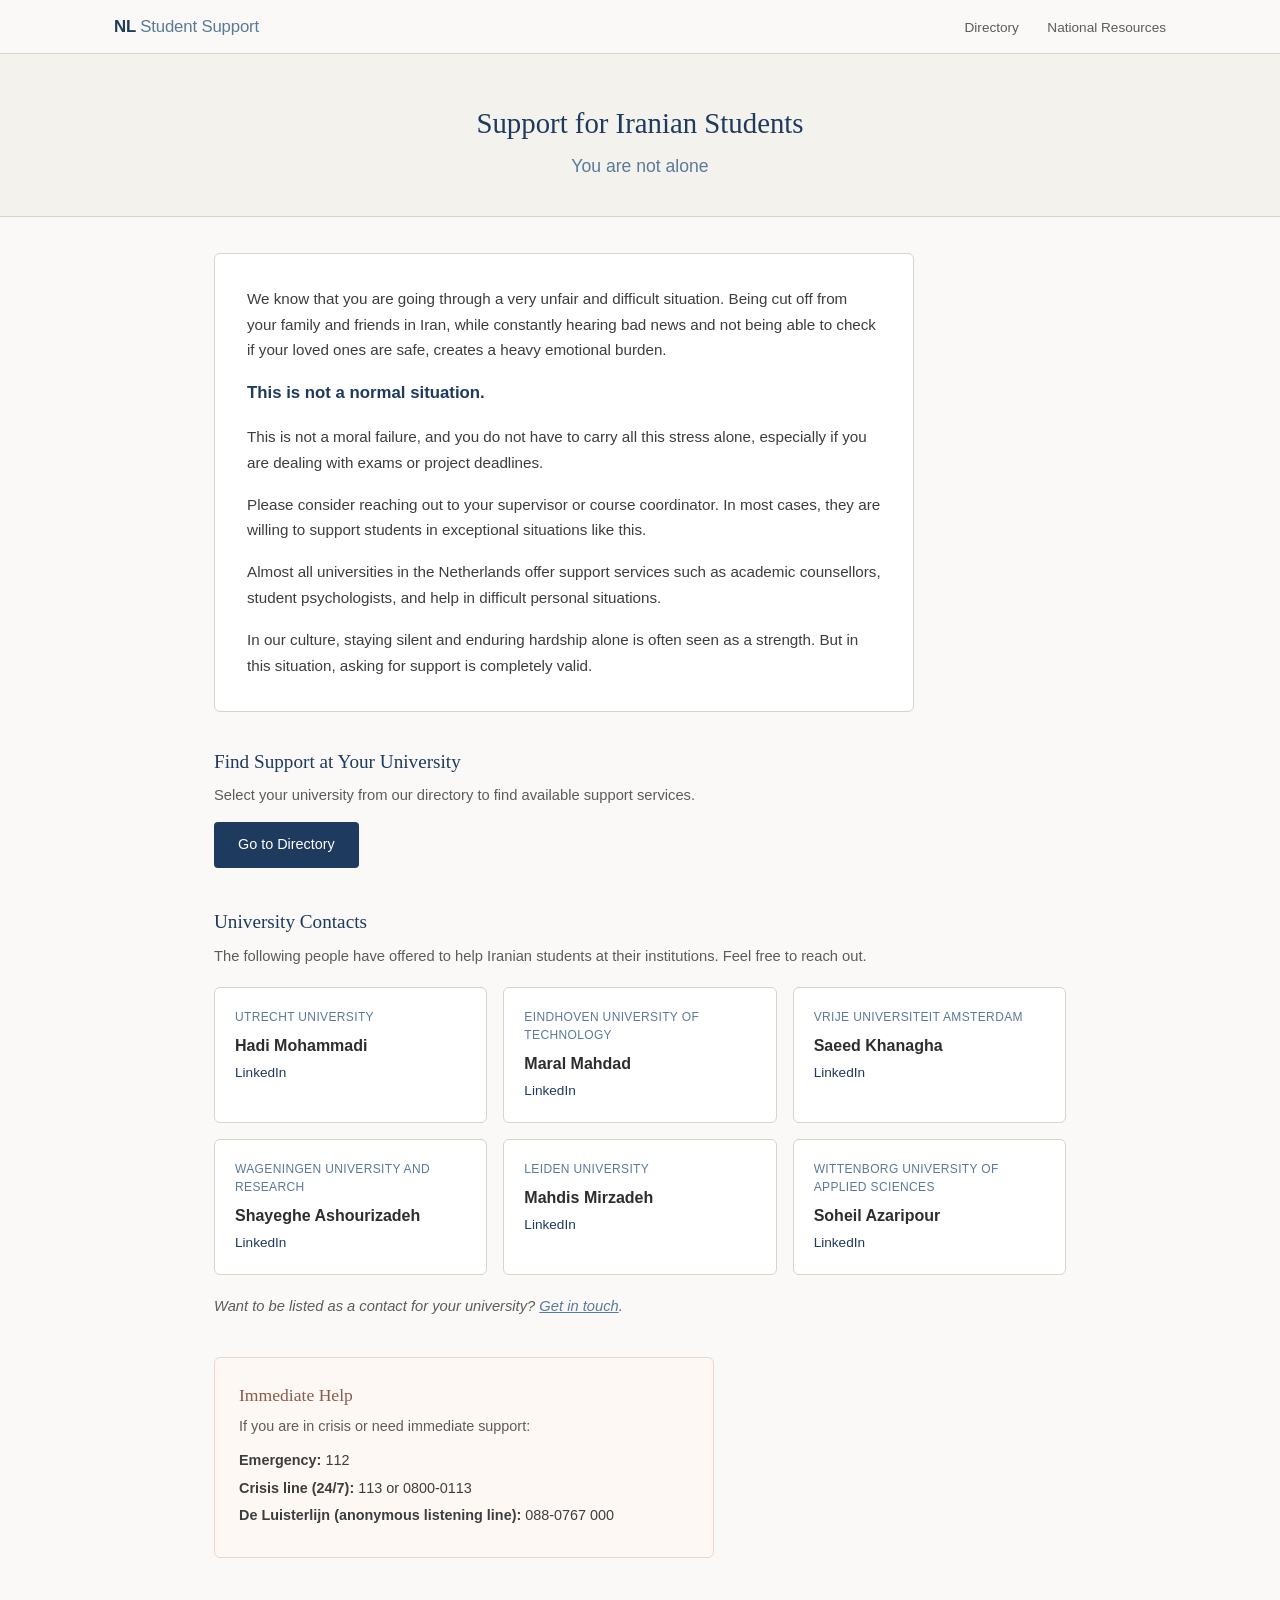
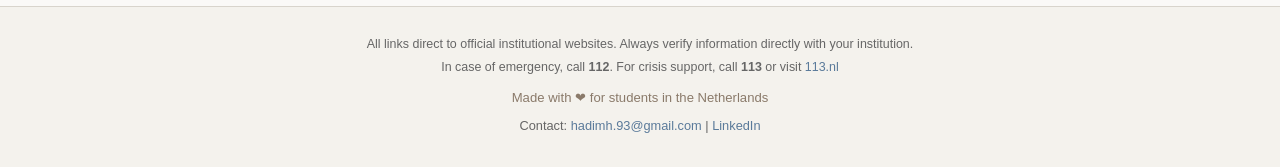
==== iran-support/index.html @ 1b323723 "Add contact" ====
<!DOCTYPE html>
<html lang="en">
<head>
  <meta charset="UTF-8">
  <meta name="viewport" content="width=device-width, initial-scale=1.0">
  <meta name="description" content="Support resources for Iranian students in the Netherlands. You are not alone.">
  <title>Support for Iranian Students - NL Student Support</title>
  <link rel="stylesheet" href="../css/style.css">
</head>
<body>
  <header>
    <div class="container">
      <a href="/" class="logo">NL <span>Student Support</span></a>
      <nav>
        <a href="/#directory">Directory</a>
        <a href="/#national-resources">National Resources</a>
      </nav>
    </div>
  </header>

  <main>
    <section class="support-hero">
      <div class="container">
        <h1>Support for Iranian Students</h1>
        <p class="subtitle">You are not alone</p>
      </div>
    </section>

    <section class="support-content">
      <div class="container">
        <div class="message-card">
          <p>We know that you are going through a very unfair and difficult situation. Being cut off from your family and friends in Iran, while constantly hearing bad news and not being able to check if your loved ones are safe, creates a heavy emotional burden.</p>

          <p class="highlight">This is not a normal situation.</p>

          <p>This is not a moral failure, and you do not have to carry all this stress alone, especially if you are dealing with exams or project deadlines.</p>

          <p>Please consider reaching out to your supervisor or course coordinator. In most cases, they are willing to support students in exceptional situations like this.</p>

          <p>Almost all universities in the Netherlands offer support services such as academic counsellors, student psychologists, and help in difficult personal situations.</p>

          <p>In our culture, staying silent and enduring hardship alone is often seen as a strength. But in this situation, asking for support is completely valid.</p>
        </div>

        <div class="action-section">
          <h2>Find Support at Your University</h2>
          <p>Select your university from our directory to find available support services.</p>
          <a href="/#directory" class="action-button">Go to Directory</a>
        </div>

        <div class="contacts-section">
          <h2>University Contacts</h2>
          <p>The following people have offered to help Iranian students at their institutions. Feel free to reach out.</p>

          <div class="contacts-grid">
            <!-- Contact cards will be added here -->
            <div class="contact-card">
              <div class="contact-university">Utrecht University</div>
              <div class="contact-name">Hadi Mohammadi</div>
              <div class="contact-links">
                <a href="https://www.linkedin.com/in/mohammadi-hadi/" target="_blank" rel="noopener noreferrer">LinkedIn</a>
              </div>
            </div>

            <div class="contact-card">
              <div class="contact-university">Eindhoven University of Technology</div>
              <div class="contact-name">Maral Mahdad</div>
              <div class="contact-links">
                <a href="https://www.linkedin.com/in/maral-mahdad/" target="_blank" rel="noopener noreferrer">LinkedIn</a>
              </div>
            </div>

            <div class="contact-card">
              <div class="contact-university">Vrije Universiteit Amsterdam</div>
              <div class="contact-name">Saeed Khanagha</div>
              <div class="contact-links">
                <a href="https://www.linkedin.com/in/saeedkhanagha/" target="_blank" rel="noopener noreferrer">LinkedIn</a>
              </div>
            </div>

            <div class="contact-card">
              <div class="contact-university">Wageningen University and Research</div>
              <div class="contact-name">Shayeghe Ashourizadeh</div>
              <div class="contact-links">
                <a href="https://www.linkedin.com/in/shayeghehashouri/" target="_blank" rel="noopener noreferrer">LinkedIn</a>
              </div>
            </div>

            <div class="contact-card">
              <div class="contact-university">Leiden University</div>
              <div class="contact-name">Mahdis Mirzadeh</div>
              <div class="contact-links">
                <a href="https://www.linkedin.com/in/mahdis-mirzadeh/" target="_blank" rel="noopener noreferrer">LinkedIn</a>
              </div>
            </div>

            <div class="contact-card">
              <div class="contact-university">Wittenborg University of Applied Sciences</div>
              <div class="contact-name">Soheil Azaripour</div>
              <div class="contact-links">
                <a href="https://www.linkedin.com/in/soheil-azaripour/" target="_blank" rel="noopener noreferrer">LinkedIn</a>
              </div>
            </div>

            <!-- Add more contacts here -->
          </div>

          <p class="contacts-note">Want to be listed as a contact for your university? <a href="https://www.linkedin.com/in/mohammadi-hadi/" target="_blank" rel="noopener noreferrer">Get in touch</a>.</p>
        </div>

        <div class="crisis-section">
          <h2>Immediate Help</h2>
          <p>If you are in crisis or need immediate support:</p>
          <ul>
            <li><strong>Emergency:</strong> 112</li>
            <li><strong>Crisis line (24/7):</strong> 113 or 0800-0113</li>
            <li><strong>De Luisterlijn (anonymous listening line):</strong> 088-0767 000</li>
          </ul>
        </div>
      </div>
    </section>
  </main>

  <footer>
    <div class="container">
      <p>All links direct to official institutional websites. Always verify information directly with your institution.</p>
      <p>In case of emergency, call <strong>112</strong>. For crisis support, call <strong>113</strong> or visit <a href="https://www.113.nl" target="_blank" rel="noopener noreferrer">113.nl</a></p>
      <p class="footer-heart">Made with &#10084; for students in the Netherlands</p>
      <p class="footer-contact">Contact: <a href="mailto:hadimh.93@gmail.com">hadimh.93@gmail.com</a> | <a href="https://www.linkedin.com/in/mohammadi-hadi/" target="_blank" rel="noopener noreferrer">LinkedIn</a></p>
    </div>
  </footer>
</body>
</html>
---- css/style.css ----
* {
  margin: 0;
  padding: 0;
  box-sizing: border-box;
}

html {
  scroll-behavior: smooth;
}

body {
  font-family: -apple-system, BlinkMacSystemFont, "Segoe UI", Roboto, sans-serif;
  line-height: 1.5;
  color: #2d2d2d;
  background: #faf9f7;
}

/* Alert Banner */
.alert-banner {
  background: #f8f4e8;
  border-bottom: 1px solid #d4c9a8;
  padding: 12px 24px;
  display: flex;
  align-items: center;
  justify-content: center;
  gap: 16px;
  position: relative;
}

.alert-banner.hidden {
  display: none;
}

.alert-content {
  font-size: 0.88rem;
  color: #4a4535;
  max-width: 900px;
  line-height: 1.6;
}

.alert-content strong {
  color: #5a4a2a;
}

.alert-content a {
  color: #1e3a5f;
  font-weight: 500;
  margin-left: 4px;
}

.alert-content a:hover {
  text-decoration: none;
}

.alert-close {
  background: none;
  border: none;
  font-size: 1.4rem;
  color: #8a7a5a;
  cursor: pointer;
  padding: 4px 8px;
  line-height: 1;
  position: absolute;
  right: 16px;
  top: 50%;
  transform: translateY(-50%);
}

.alert-close:hover {
  color: #5a4a2a;
}

@media (max-width: 600px) {
  .alert-banner {
    padding: 12px 48px 12px 16px;
  }

  .alert-content {
    font-size: 0.82rem;
  }
}

.container {
  max-width: 900px;
  margin: 0 auto;
  padding: 0 24px;
}

.container-wide {
  max-width: 1100px;
  margin: 0 auto;
  padding: 0 24px;
}

/* Header */
header {
  border-bottom: 1px solid #d8d4cc;
  padding: 14px 0;
  position: sticky;
  top: 0;
  background: #faf9f7;
  z-index: 100;
}

header .container {
  display: flex;
  justify-content: space-between;
  align-items: center;
  max-width: 1100px;
}

.logo {
  font-size: 1.05rem;
  font-weight: 600;
  color: #1e3a5f;
  text-decoration: none;
  letter-spacing: -0.01em;
}

.logo span {
  color: #5a7a9a;
  font-weight: 400;
}

nav a {
  color: #5c5c5c;
  text-decoration: none;
  margin-left: 24px;
  font-size: 0.85rem;
  transition: color 0.2s;
}

nav a:hover {
  color: #1e3a5f;
}

/* Hero */
.hero {
  padding: 36px 0 28px;
  text-align: center;
  background: #f4f2ed;
  border-bottom: 1px solid #d8d4cc;
}

.hero h1 {
  font-family: "Palatino Linotype", Palatino, Georgia, serif;
  font-size: 1.65rem;
  font-weight: 400;
  margin-bottom: 8px;
  color: #1e3a5f;
}

.hero p {
  color: #5c5c5c;
  max-width: 460px;
  margin: 0 auto;
  font-size: 0.92rem;
}

/* Tabs */
.tabs-container {
  background: #f4f2ed;
  border-bottom: 1px solid #d8d4cc;
  padding: 0;
}

.tabs {
  display: flex;
  gap: 0;
}

.tab-btn {
  padding: 14px 24px;
  font-size: 0.9rem;
  font-weight: 500;
  color: #666;
  background: transparent;
  border: none;
  border-bottom: 2px solid transparent;
  cursor: pointer;
  transition: all 0.2s;
}

.tab-btn:hover {
  color: #1e3a5f;
  background: rgba(30, 58, 95, 0.05);
}

.tab-btn.active {
  color: #1e3a5f;
  border-bottom-color: #1e3a5f;
  background: transparent;
}

.tab-content {
  display: none;
}

.tab-content.active {
  display: block;
}

/* Directory Section */
.directory-section {
  padding: 28px 0;
}

.directory-header {
  display: flex;
  justify-content: space-between;
  align-items: center;
  margin-bottom: 20px;
  flex-wrap: wrap;
  gap: 12px;
}

.search-box {
  flex: 1;
  max-width: 320px;
}

#institution-search {
  width: 100%;
  padding: 10px 14px;
  font-size: 0.9rem;
  border: 1px solid #c5c0b6;
  border-radius: 3px;
  background: #fff;
  color: #2d2d2d;
}

#institution-search:focus {
  outline: none;
  border-color: #1e3a5f;
  box-shadow: 0 0 0 2px rgba(30, 58, 95, 0.1);
}

#institution-search::placeholder {
  color: #999;
}

.results-count {
  font-size: 0.82rem;
  color: #777;
}

/* Directory Layout */
.directory-layout {
  display: flex;
  gap: 28px;
  align-items: flex-start;
}

/* Filters Sidebar */
.filters-sidebar {
  width: 220px;
  flex-shrink: 0;
  background: #fff;
  border: 1px solid #e5e2db;
  border-radius: 4px;
  padding: 20px;
  position: sticky;
  top: 70px;
}

.filter-group {
  margin-bottom: 24px;
}

.filter-group:last-of-type {
  margin-bottom: 20px;
}

.filter-group h3 {
  font-size: 0.72rem;
  font-weight: 600;
  color: #1e3a5f;
  text-transform: uppercase;
  letter-spacing: 0.06em;
  margin-bottom: 12px;
  padding-bottom: 8px;
  border-bottom: 1px solid #eee;
}

.filter-checkbox {
  display: flex;
  align-items: center;
  padding: 6px 0;
  cursor: pointer;
  font-size: 0.85rem;
  color: #444;
}

.filter-checkbox input {
  position: absolute;
  opacity: 0;
  cursor: pointer;
}

.checkmark {
  width: 16px;
  height: 16px;
  border: 1px solid #c5c0b6;
  border-radius: 3px;
  margin-right: 10px;
  flex-shrink: 0;
  display: flex;
  align-items: center;
  justify-content: center;
  background: #fff;
  transition: all 0.15s;
}

.filter-checkbox input:checked ~ .checkmark {
  background: #1e3a5f;
  border-color: #1e3a5f;
}

.filter-checkbox input:checked ~ .checkmark::after {
  content: "";
  width: 4px;
  height: 8px;
  border: solid #fff;
  border-width: 0 2px 2px 0;
  transform: rotate(45deg);
  margin-bottom: 2px;
}

.filter-checkbox:hover .checkmark {
  border-color: #1e3a5f;
}

.label-text {
  flex: 1;
}

.filter-count {
  font-size: 0.75rem;
  color: #999;
  margin-left: 6px;
}

.clear-filters {
  width: 100%;
  padding: 8px 12px;
  font-size: 0.8rem;
  color: #666;
  background: #f5f4f2;
  border: 1px solid #ddd;
  border-radius: 3px;
  cursor: pointer;
  transition: all 0.15s;
}

.clear-filters:hover {
  background: #eee;
  color: #333;
}

/* Results Container */
.results-container {
  flex: 1;
  min-width: 0;
}

.mobile-filter-btn {
  display: none;
  width: 100%;
  padding: 10px;
  margin-bottom: 16px;
  font-size: 0.85rem;
  color: #1e3a5f;
  background: #fff;
  border: 1px solid #d8d4cc;
  border-radius: 3px;
  cursor: pointer;
}

/* Institution List */
.institution-list {
  display: flex;
  flex-direction: column;
  gap: 8px;
}

.institution-item {
  display: flex;
  justify-content: space-between;
  align-items: center;
  padding: 14px 16px;
  background: #fff;
  border: 1px solid #e5e2db;
  border-radius: 4px;
  cursor: pointer;
  transition: all 0.15s;
}

.institution-item:hover {
  border-color: #1e3a5f;
  box-shadow: 0 2px 6px rgba(30, 58, 95, 0.06);
}

.institution-item.selected {
  border-color: #1e3a5f;
  border-left: 3px solid #1e3a5f;
  background: #f8f7f5;
}

.inst-info {
  display: flex;
  align-items: center;
  gap: 12px;
  flex: 1;
  min-width: 0;
}

.inst-badge {
  min-width: 52px;
  height: 36px;
  display: flex;
  align-items: center;
  justify-content: center;
  background: linear-gradient(135deg, #1e3a5f 0%, #2d4a6f 100%);
  color: #fff;
  font-size: 0.7rem;
  font-weight: 600;
  letter-spacing: 0.02em;
  border-radius: 4px;
  flex-shrink: 0;
  padding: 0 6px;
}

.institution-item.type-applied .inst-badge {
  background: linear-gradient(135deg, #4a6741 0%, #5a7751 100%);
}

.institution-item.type-arts .inst-badge {
  background: linear-gradient(135deg, #6b4c7a 0%, #7b5c8a 100%);
}

.institution-item.type-specialized .inst-badge {
  background: linear-gradient(135deg, #7a5c41 0%, #8a6c51 100%);
}

.inst-name {
  font-weight: 500;
  color: #2d2d2d;
  font-size: 0.92rem;
}

.inst-short {
  display: none;
}

.inst-type {
  font-size: 0.7rem;
  color: #999;
  background: #f0efed;
  padding: 3px 8px;
  border-radius: 3px;
  flex-shrink: 0;
}

.inst-arrow {
  color: #bbb;
  font-size: 1rem;
  margin-left: 12px;
  transition: all 0.15s;
}

.institution-item:hover .inst-arrow {
  color: #1e3a5f;
  transform: translateX(2px);
}

/* No Results */
.no-results {
  padding: 40px 20px;
  text-align: center;
  color: #888;
  font-size: 0.92rem;
}

/* Services Section */
.services-section {
  padding: 28px 0 36px;
  display: none;
  background: #f4f2ed;
  border-top: 1px solid #d8d4cc;
}

.services-section.active {
  display: block;
}

.services-header {
  display: flex;
  justify-content: space-between;
  align-items: flex-start;
  margin-bottom: 20px;
  flex-wrap: wrap;
  gap: 12px;
}

.services-info {
  flex: 1;
}

.services-type {
  font-size: 0.7rem;
  font-weight: 600;
  color: #5a7a9a;
  text-transform: uppercase;
  letter-spacing: 0.05em;
  margin-bottom: 4px;
}

.services-header h2 {
  font-family: "Palatino Linotype", Palatino, Georgia, serif;
  font-size: 1.2rem;
  font-weight: 500;
  color: #1e3a5f;
  margin-bottom: 4px;
}

.services-header p {
  font-size: 0.85rem;
  color: #666;
}

.website-link {
  color: #5a7a9a;
  text-decoration: none;
  font-size: 0.8rem;
  padding: 6px 12px;
  border: 1px solid #d8d4cc;
  border-radius: 3px;
  background: #fff;
  transition: all 0.15s;
}

.website-link:hover {
  color: #1e3a5f;
  border-color: #1e3a5f;
}

/* Contact Person Card */
.contact-person-card {
  background: #fff;
  border: 1px solid #d8d4cc;
  border-left: 3px solid #1e3a5f;
  border-radius: 4px;
  padding: 16px 20px;
  margin-bottom: 20px;
}

.contact-person-header {
  font-size: 0.7rem;
  font-weight: 600;
  color: #5a7a9a;
  text-transform: uppercase;
  letter-spacing: 0.05em;
  margin-bottom: 8px;
}

.contact-person-name {
  font-size: 1rem;
  font-weight: 600;
  color: #1e3a5f;
  margin-bottom: 2px;
}

.contact-person-role {
  font-size: 0.85rem;
  color: #666;
  margin-bottom: 10px;
}

.contact-person-email,
.contact-person-phone {
  font-size: 0.85rem;
  margin-bottom: 4px;
}

.contact-person-email a,
.contact-person-phone a {
  color: #5a7a9a;
  text-decoration: none;
}

.contact-person-email a:hover,
.contact-person-phone a:hover {
  color: #1e3a5f;
  text-decoration: underline;
}

.service-grid {
  display: grid;
  grid-template-columns: repeat(2, 1fr);
  gap: 12px;
}

@media (max-width: 600px) {
  .service-grid {
    grid-template-columns: 1fr;
  }
}

.service-card {
  background: #fff;
  border: 1px solid #d8d4cc;
  border-radius: 4px;
  padding: 16px;
  cursor: pointer;
  transition: all 0.15s;
}

.service-card:hover {
  border-color: #1e3a5f;
  box-shadow: 0 2px 6px rgba(30, 58, 95, 0.06);
}

.service-card.unavailable {
  opacity: 0.4;
  cursor: not-allowed;
}

.service-card.unavailable:hover {
  border-color: #d8d4cc;
  box-shadow: none;
}

.service-card .icon {
  font-size: 0.65rem;
  margin-bottom: 6px;
  color: #1e3a5f;
  font-weight: 600;
  text-transform: uppercase;
  letter-spacing: 0.05em;
}

.service-card h3 {
  font-size: 0.9rem;
  font-weight: 500;
  margin-bottom: 4px;
  color: #2d2d2d;
}

.service-card p {
  font-size: 0.78rem;
  color: #666;
  line-height: 1.4;
}

/* Service Detail */
.service-detail {
  display: none;
  padding: 28px 0 36px;
  background: #f4f2ed;
}

.service-detail.active {
  display: block;
}

.back-button {
  color: #5a7a9a;
  font-size: 0.85rem;
  margin-bottom: 16px;
  cursor: pointer;
  background: none;
  border: none;
  padding: 0;
  transition: color 0.2s;
}

.back-button:hover {
  color: #1e3a5f;
}

.detail-card {
  background: #fff;
  border: 1px solid #d8d4cc;
  border-radius: 4px;
  padding: 24px;
}

.detail-card h2 {
  font-family: "Palatino Linotype", Palatino, Georgia, serif;
  font-size: 1.15rem;
  font-weight: 500;
  margin-bottom: 6px;
  color: #1e3a5f;
}

.detail-card .description {
  color: #555;
  margin-bottom: 20px;
  line-height: 1.6;
}

.detail-card .info-row {
  display: flex;
  margin-bottom: 10px;
  font-size: 0.85rem;
}

.detail-card .info-label {
  font-weight: 500;
  min-width: 80px;
  color: #666;
}

.detail-card .info-value a {
  color: #5a7a9a;
  text-decoration: none;
  word-break: break-all;
}

.detail-card .info-value a:hover {
  color: #1e3a5f;
  text-decoration: underline;
}

.visit-button {
  display: inline-block;
  margin-top: 20px;
  padding: 10px 20px;
  background: #1e3a5f;
  color: #fff;
  text-decoration: none;
  border-radius: 3px;
  font-size: 0.85rem;
  font-weight: 500;
  transition: background 0.2s;
}

.visit-button:hover {
  background: #2a4a73;
}

.badge {
  display: inline-block;
  padding: 3px 8px;
  font-size: 0.65rem;
  font-weight: 500;
  border-radius: 2px;
  margin-left: 8px;
  text-transform: uppercase;
  letter-spacing: 0.03em;
  vertical-align: middle;
}

.badge-free {
  background: #e8f0e8;
  color: #3d6b3d;
}

/* National Resources */
.national-resources {
  padding: 40px 0;
  background: #fff;
  border-top: 1px solid #d8d4cc;
}

.national-resources h2 {
  font-family: "Palatino Linotype", Palatino, Georgia, serif;
  font-size: 1.1rem;
  font-weight: 500;
  margin-bottom: 4px;
  text-align: center;
  color: #1e3a5f;
}

.national-resources > .container > p {
  text-align: center;
  color: #666;
  margin-bottom: 24px;
  font-size: 0.88rem;
}

.resources-grid {
  display: grid;
  grid-template-columns: repeat(2, 1fr);
  gap: 12px;
}

@media (max-width: 600px) {
  .resources-grid {
    grid-template-columns: 1fr;
  }
}

.resource-card {
  background: #faf9f7;
  border: 1px solid #e5e2db;
  border-radius: 4px;
  padding: 16px;
}

.resource-card.emergency {
  border-left: 3px solid #9b3c3c;
  background: #fdfbfb;
}

.resource-card.crisis {
  border-left: 3px solid #8b6914;
  background: #fdfcf8;
}

.resource-card h3 {
  font-size: 0.88rem;
  font-weight: 500;
  margin-bottom: 4px;
  color: #2d2d2d;
}

.resource-card .phone {
  font-size: 1.05rem;
  font-weight: 600;
  color: #1e3a5f;
  margin-bottom: 4px;
}

.resource-card p {
  font-size: 0.78rem;
  color: #666;
  margin-bottom: 8px;
  line-height: 1.4;
}

.resource-card a {
  color: #5a7a9a;
  text-decoration: none;
  font-size: 0.78rem;
}

.resource-card a:hover {
  color: #1e3a5f;
  text-decoration: underline;
}

/* Footer */
footer {
  border-top: 1px solid #d8d4cc;
  padding: 28px 0;
  text-align: center;
  background: #f4f2ed;
}

footer p {
  color: #666;
  font-size: 0.78rem;
  margin-bottom: 4px;
}

footer a {
  color: #5a7a9a;
  text-decoration: none;
}

footer a:hover {
  color: #1e3a5f;
  text-decoration: underline;
}

.footer-heart {
  margin-top: 12px;
  color: #8a7a6a;
  font-size: 0.82rem;
}

.footer-contact {
  margin-top: 8px;
  font-size: 0.8rem;
}

/* Responsive */
@media (max-width: 800px) {
  .directory-layout {
    flex-direction: column;
  }

  .filters-sidebar {
    display: none;
    width: 100%;
    position: static;
    margin-bottom: 20px;
  }

  .filters-sidebar.active {
    display: block;
  }

  .mobile-filter-btn {
    display: block;
  }
}

@media (max-width: 600px) {
  .hero h1 {
    font-size: 1.35rem;
  }

  .hero p {
    font-size: 0.88rem;
  }

  header .container {
    flex-direction: column;
    gap: 10px;
  }

  nav {
    display: flex;
    gap: 16px;
  }

  nav a {
    margin-left: 0;
  }

  .directory-header {
    flex-direction: column;
    align-items: stretch;
  }

  .search-box {
    max-width: none;
  }

  .services-header {
    flex-direction: column;
  }

  .detail-card .info-row {
    flex-direction: column;
  }

  .detail-card .info-label {
    margin-bottom: 2px;
  }
}

/* Accessibility */
*:focus-visible {
  outline: 2px solid #1e3a5f;
  outline-offset: 2px;
}

/* Iran Support Page */
.support-hero {
  padding: 48px 0 36px;
  text-align: center;
  background: #f4f2ed;
  border-bottom: 1px solid #d8d4cc;
}

.support-hero h1 {
  font-family: "Palatino Linotype", Palatino, Georgia, serif;
  font-size: 1.8rem;
  font-weight: 400;
  color: #1e3a5f;
  margin-bottom: 8px;
}

.support-hero .subtitle {
  font-size: 1.1rem;
  color: #5a7a9a;
}

.support-content {
  padding: 36px 0 48px;
}

.message-card {
  background: #fff;
  border: 1px solid #d8d4cc;
  border-radius: 6px;
  padding: 32px;
  margin-bottom: 36px;
  max-width: 700px;
}

.message-card p {
  color: #3d3d3d;
  line-height: 1.7;
  margin-bottom: 16px;
  font-size: 0.95rem;
}

.message-card p:last-child {
  margin-bottom: 0;
}

.message-card .highlight {
  font-weight: 600;
  color: #1e3a5f;
  font-size: 1.05rem;
}

.action-section {
  margin-bottom: 40px;
}

.action-section h2 {
  font-family: "Palatino Linotype", Palatino, Georgia, serif;
  font-size: 1.2rem;
  font-weight: 500;
  color: #1e3a5f;
  margin-bottom: 8px;
}

.action-section p {
  color: #5c5c5c;
  margin-bottom: 16px;
  font-size: 0.92rem;
}

.action-button {
  display: inline-block;
  background: #1e3a5f;
  color: #fff;
  padding: 12px 24px;
  border-radius: 4px;
  text-decoration: none;
  font-size: 0.9rem;
  font-weight: 500;
  transition: background 0.2s;
}

.action-button:hover {
  background: #2d4a6f;
}

.contacts-section {
  margin-bottom: 40px;
}

.contacts-section h2 {
  font-family: "Palatino Linotype", Palatino, Georgia, serif;
  font-size: 1.2rem;
  font-weight: 500;
  color: #1e3a5f;
  margin-bottom: 8px;
}

.contacts-section > p {
  color: #5c5c5c;
  margin-bottom: 20px;
  font-size: 0.92rem;
}

.contacts-grid {
  display: grid;
  grid-template-columns: repeat(auto-fill, minmax(240px, 1fr));
  gap: 16px;
  margin-bottom: 20px;
}

.contact-card {
  background: #fff;
  border: 1px solid #d8d4cc;
  border-radius: 6px;
  padding: 20px;
}

.contact-university {
  font-size: 0.75rem;
  color: #5a7a9a;
  text-transform: uppercase;
  letter-spacing: 0.03em;
  margin-bottom: 8px;
}

.contact-name {
  font-weight: 600;
  color: #2d2d2d;
  font-size: 1rem;
  margin-bottom: 2px;
}

.contact-role {
  font-size: 0.85rem;
  color: #666;
  margin-bottom: 12px;
}

.contact-links a {
  font-size: 0.85rem;
  color: #1e3a5f;
  text-decoration: none;
}

.contact-links a:hover {
  text-decoration: underline;
}

.contacts-note {
  font-size: 0.85rem;
  color: #888;
  font-style: italic;
}

.contacts-note a {
  color: #5a7a9a;
}

.crisis-section {
  background: #fef8f5;
  border: 1px solid #e8d8d0;
  border-radius: 6px;
  padding: 24px;
  max-width: 500px;
}

.crisis-section h2 {
  font-family: "Palatino Linotype", Palatino, Georgia, serif;
  font-size: 1.1rem;
  font-weight: 500;
  color: #8a5a4a;
  margin-bottom: 8px;
}

.crisis-section p {
  color: #5c5c5c;
  font-size: 0.9rem;
  margin-bottom: 12px;
}

.crisis-section ul {
  list-style: none;
}

.crisis-section li {
  font-size: 0.9rem;
  color: #3d3d3d;
  margin-bottom: 6px;
}

@media (max-width: 600px) {
  .support-hero {
    padding: 36px 0 28px;
  }

  .support-hero h1 {
    font-size: 1.4rem;
  }

  .message-card {
    padding: 24px;
  }

  .contacts-grid {
    grid-template-columns: 1fr;
  }
}
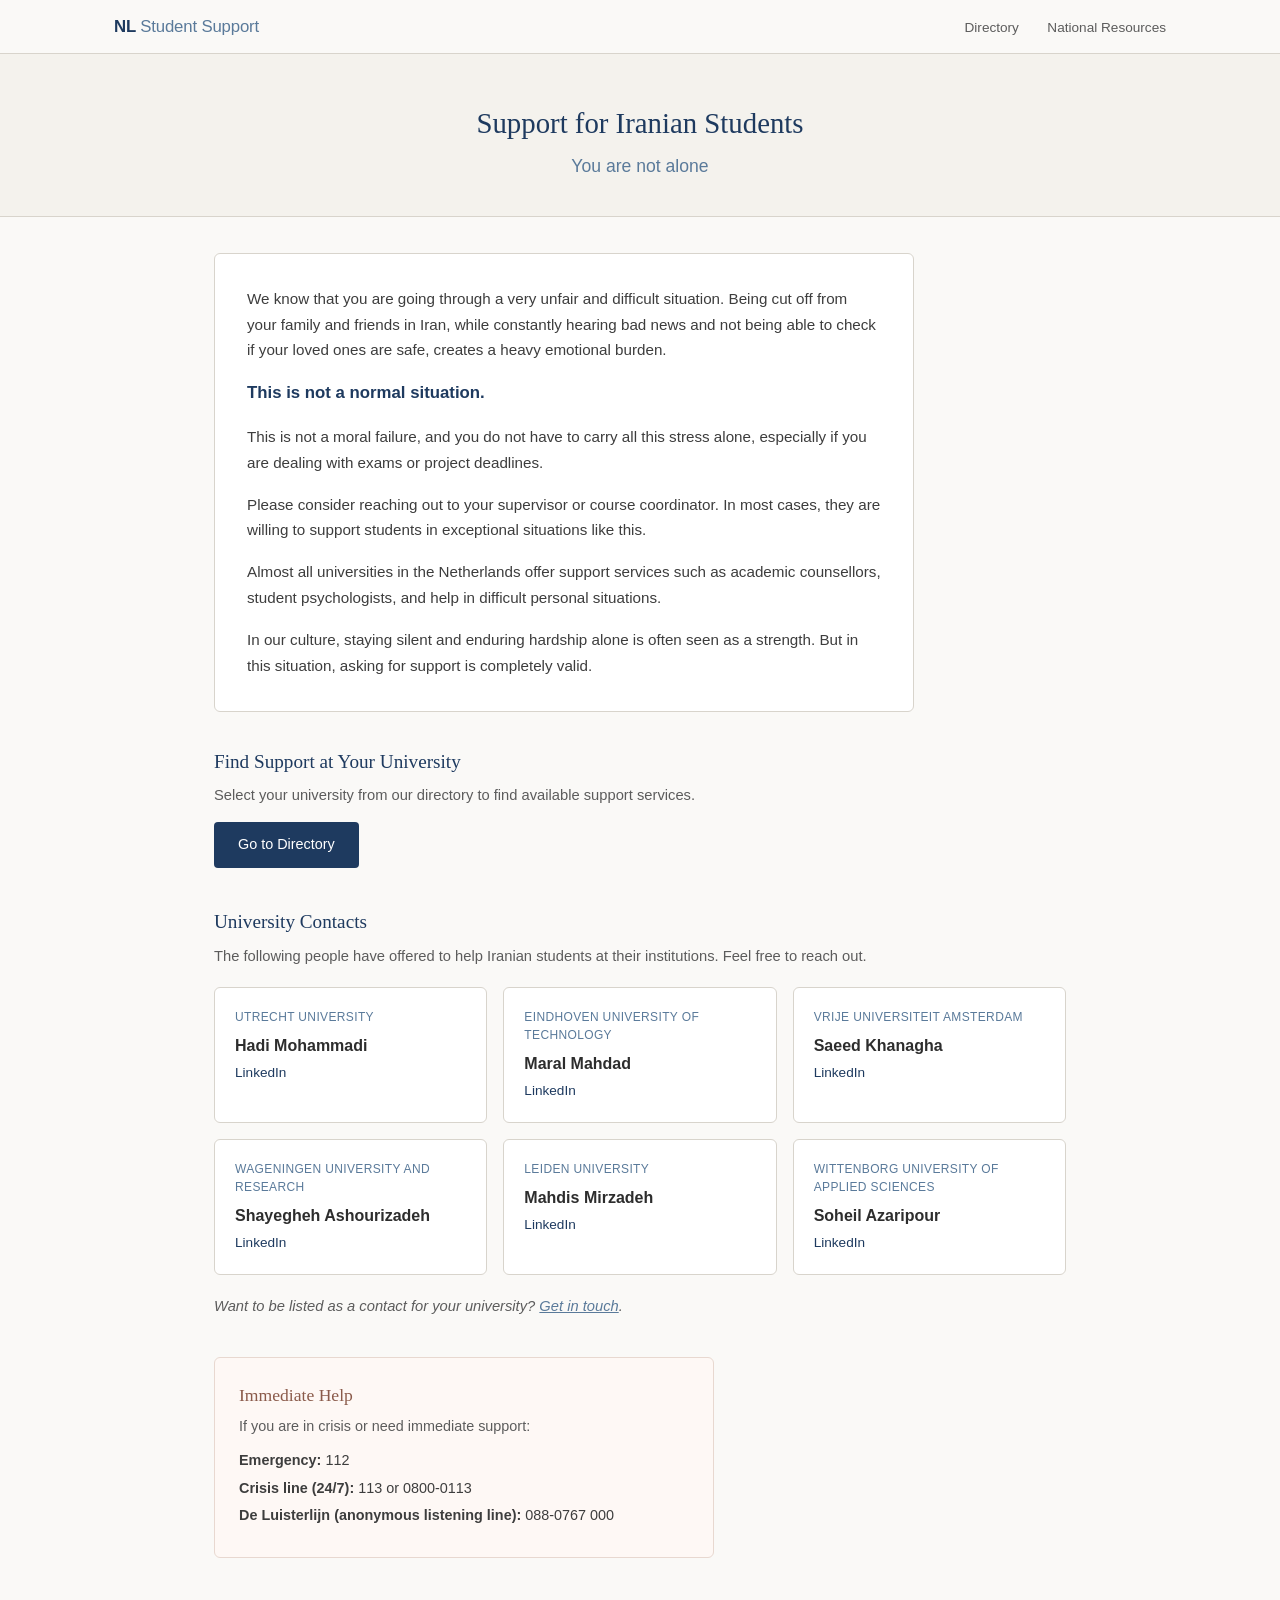
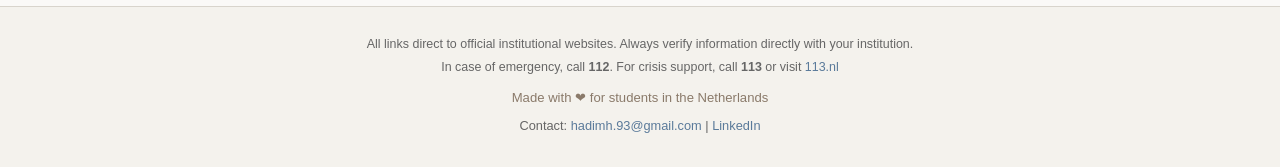
==== commit 70597d55: "Fix name" ====
--- a/iran-support/index.html
+++ b/iran-support/index.html
@@ -80,7 +80,7 @@
 
             <div class="contact-card">
               <div class="contact-university">Wageningen University and Research</div>
-              <div class="contact-name">Shayeghe Ashourizadeh</div>
+              <div class="contact-name">Shayegheh Ashourizadeh</div>
               <div class="contact-links">
                 <a href="https://www.linkedin.com/in/shayeghehashouri/" target="_blank" rel="noopener noreferrer">LinkedIn</a>
               </div>
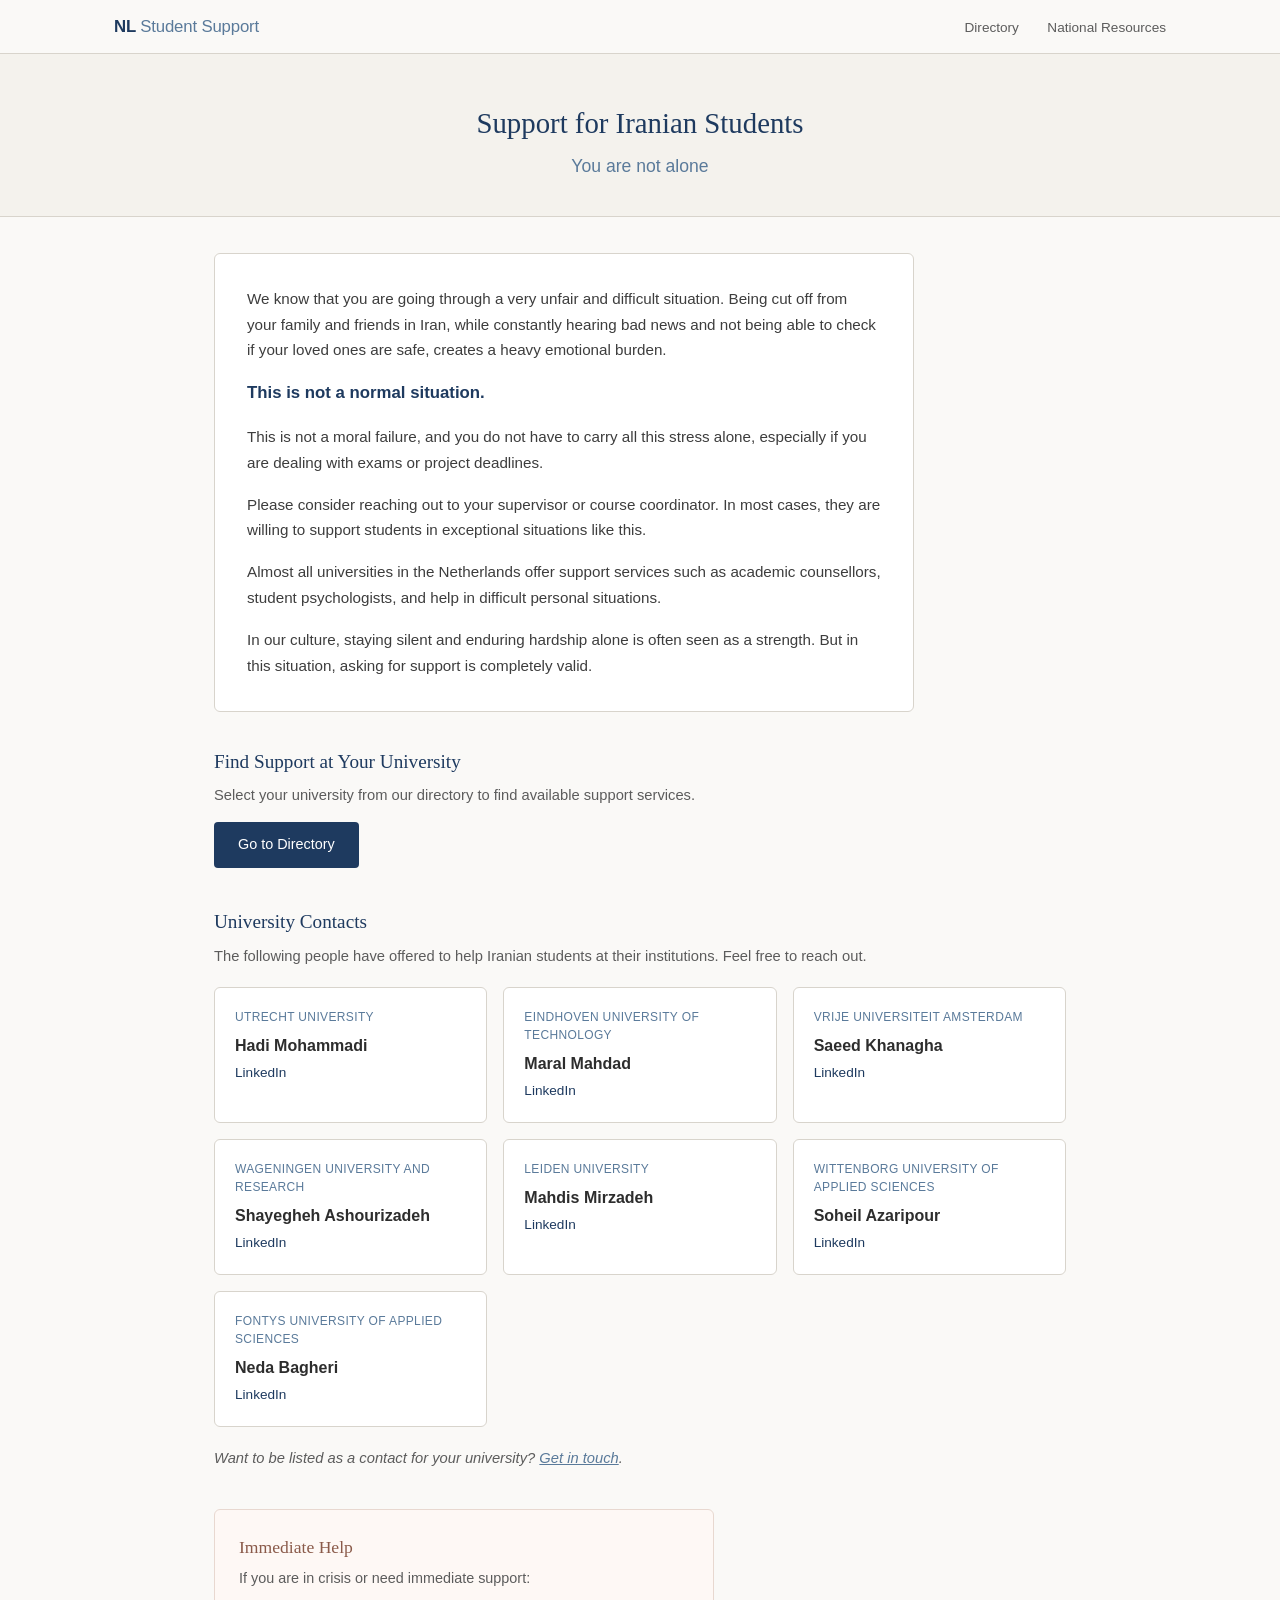
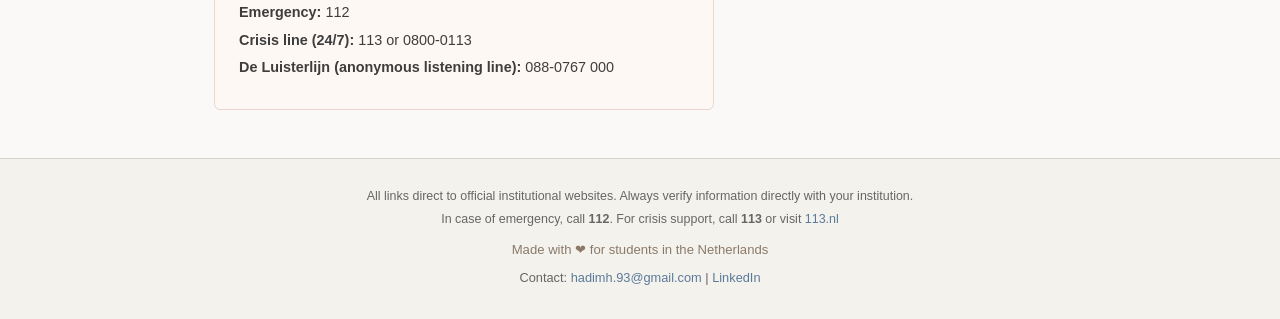
==== commit 91c6c991: "Add contact" ====
--- a/iran-support/index.html
+++ b/iran-support/index.html
@@ -102,6 +102,14 @@
               </div>
             </div>
 
+            <div class="contact-card">
+              <div class="contact-university">Fontys University of Applied Sciences</div>
+              <div class="contact-name">Neda Bagheri</div>
+              <div class="contact-links">
+                <a href="https://www.linkedin.com/in/nbagheri/" target="_blank" rel="noopener noreferrer">LinkedIn</a>
+              </div>
+            </div>
+
             <!-- Add more contacts here -->
           </div>
 
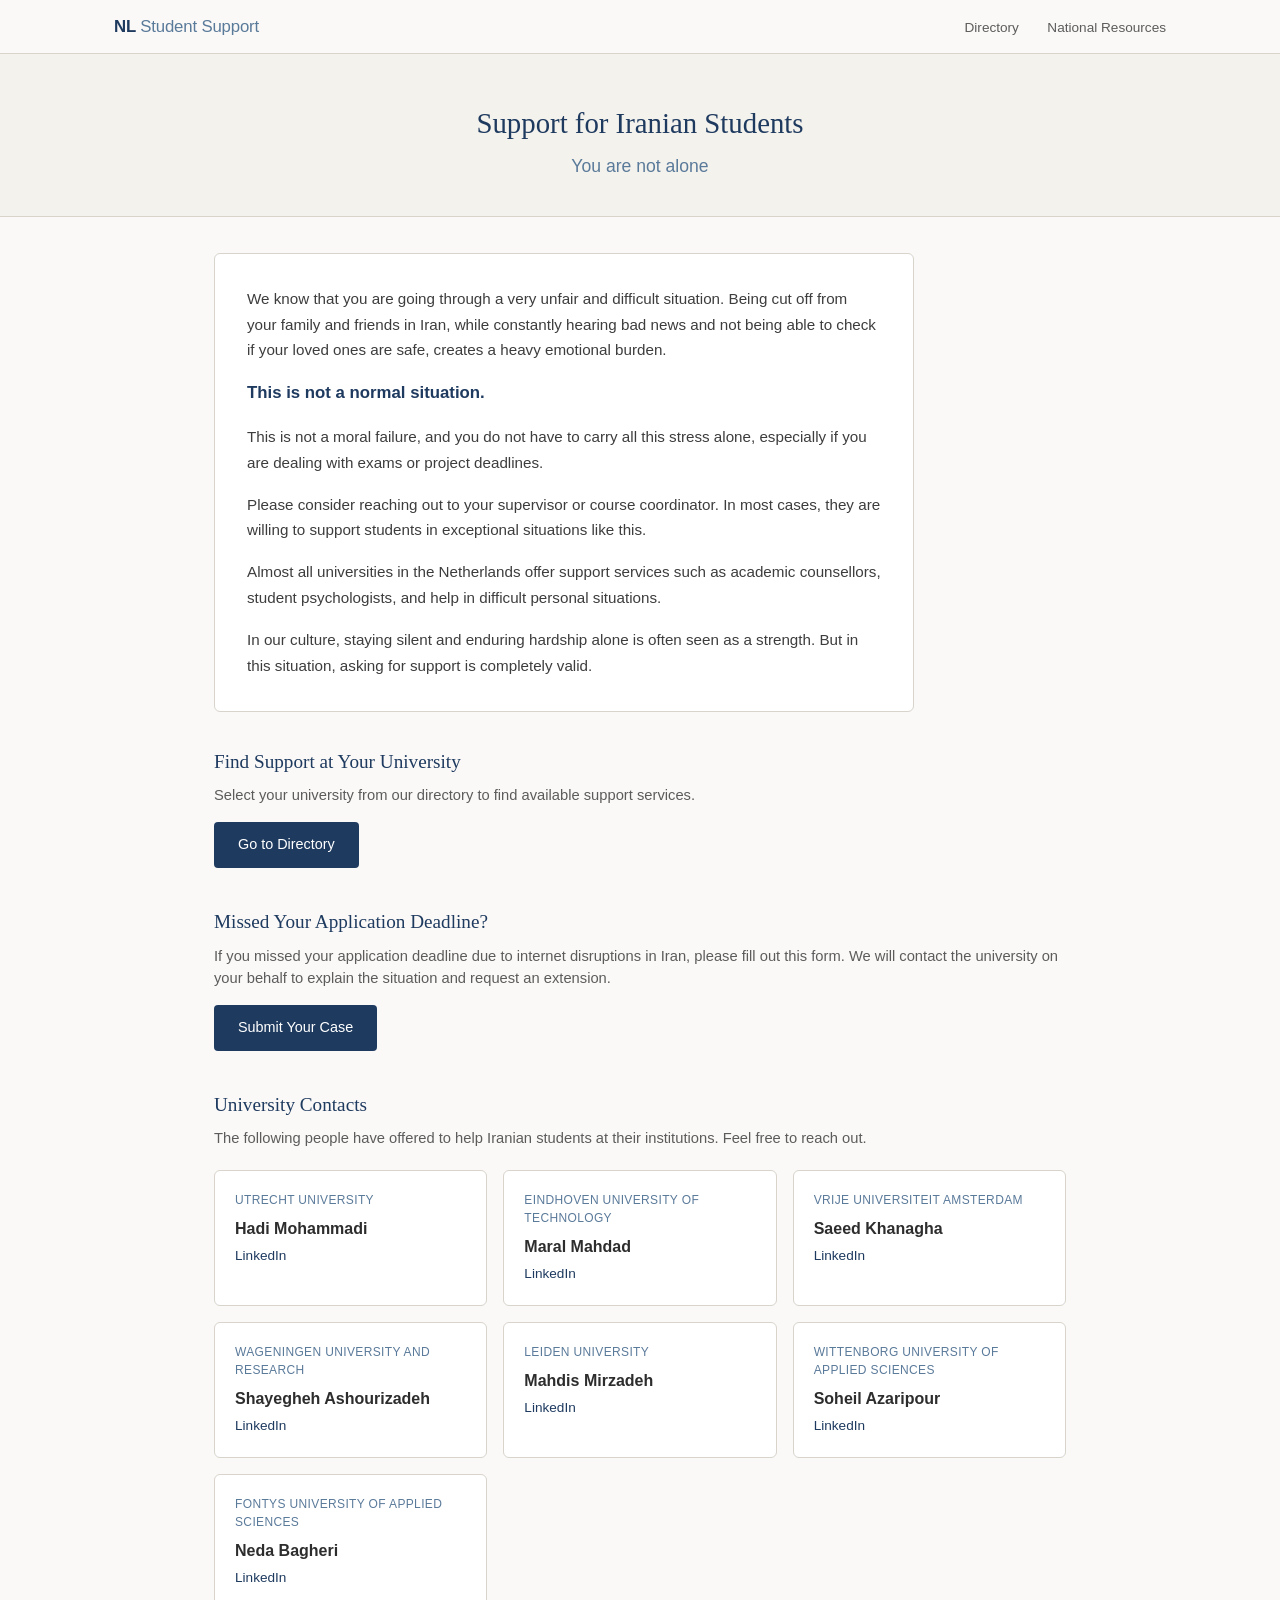
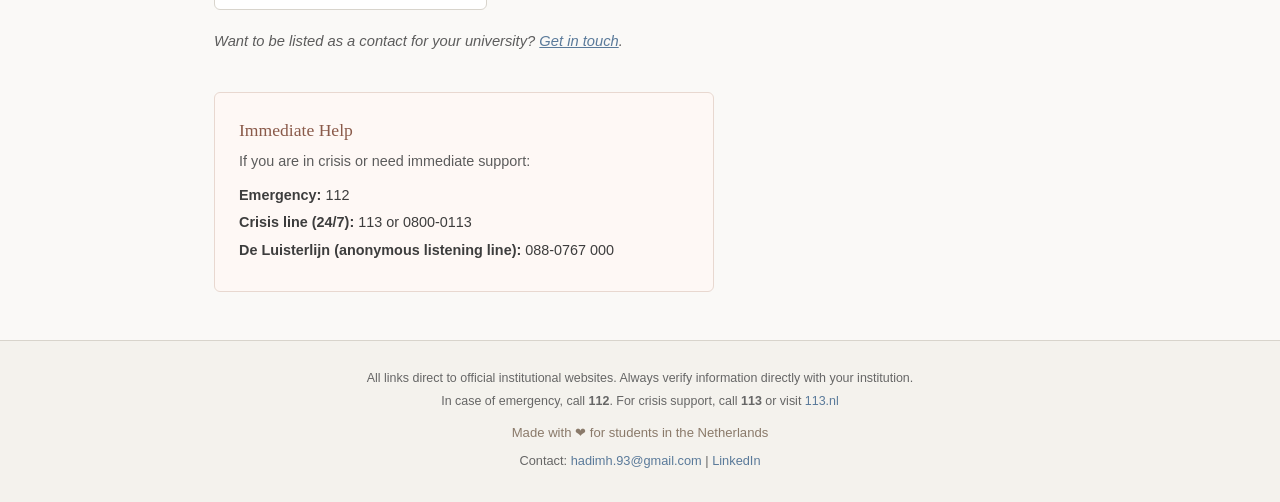
==== commit 66bda42b: "Add deadline support form" ====
--- a/iran-support/index.html
+++ b/iran-support/index.html
@@ -46,6 +46,12 @@
           <h2>Find Support at Your University</h2>
           <p>Select your university from our directory to find available support services.</p>
           <a href="/#directory" class="action-button">Go to Directory</a>
+        </div>
+
+        <div class="action-section">
+          <h2>Missed Your Application Deadline?</h2>
+          <p>If you missed your application deadline due to internet disruptions in Iran, please fill out this form. We will contact the university on your behalf to explain the situation and request an extension.</p>
+          <a href="https://forms.gle/Kxruz1nnSb6BshN38" target="_blank" rel="noopener noreferrer" class="action-button">Submit Your Case</a>
         </div>
 
         <div class="contacts-section">
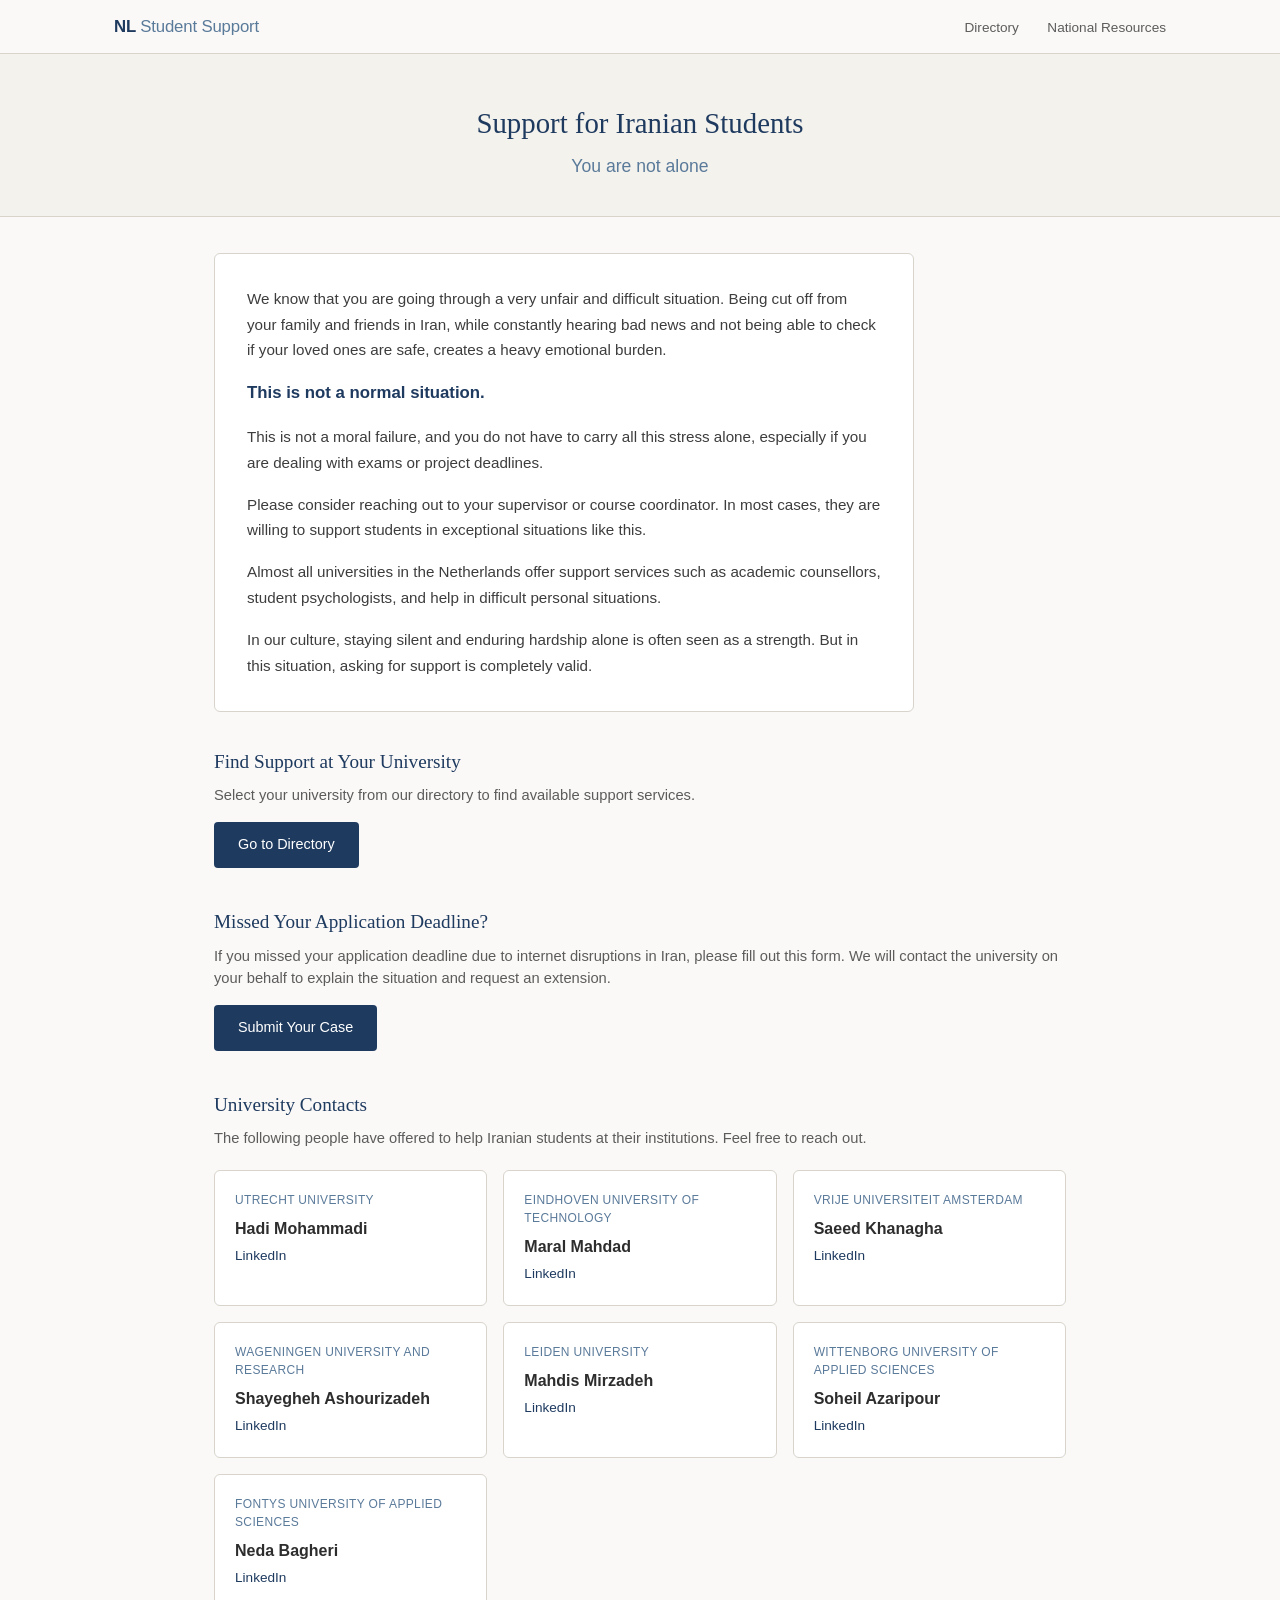
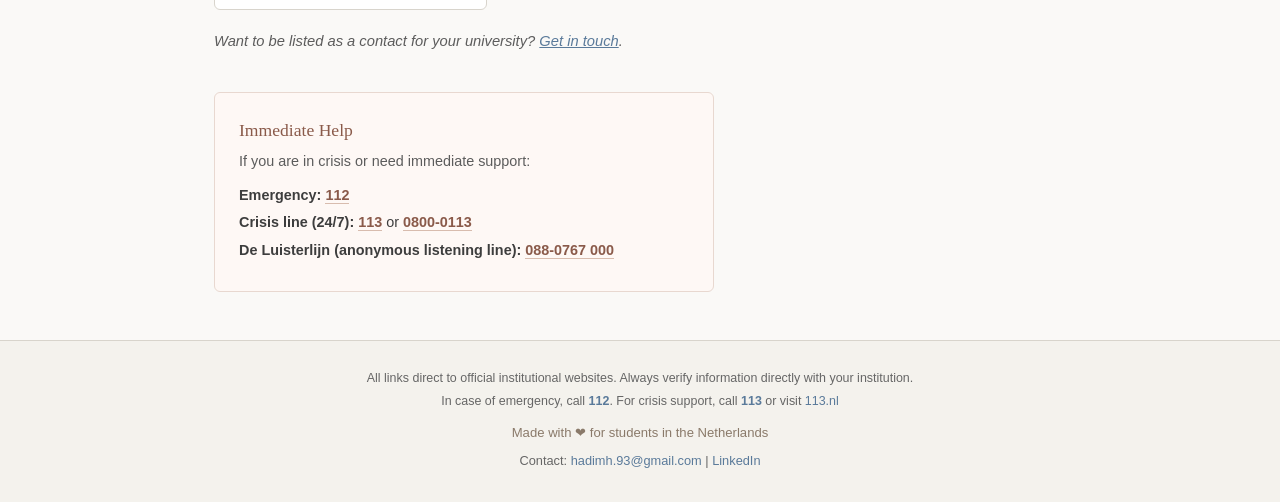
==== commit b1cdcedb: "Make the emergency and crisis numbers tappable" ====
--- a/iran-support/index.html
+++ b/iran-support/index.html
@@ -126,9 +126,9 @@
           <h2>Immediate Help</h2>
           <p>If you are in crisis or need immediate support:</p>
           <ul>
-            <li><strong>Emergency:</strong> 112</li>
-            <li><strong>Crisis line (24/7):</strong> 113 or 0800-0113</li>
-            <li><strong>De Luisterlijn (anonymous listening line):</strong> 088-0767 000</li>
+            <li><strong>Emergency:</strong> <a href="tel:112">112</a></li>
+            <li><strong>Crisis line (24/7):</strong> <a href="tel:113">113</a> or <a href="tel:08000113">0800-0113</a></li>
+            <li><strong>De Luisterlijn (anonymous listening line):</strong> <a href="tel:0880767000">088-0767 000</a></li>
           </ul>
         </div>
       </div>
@@ -138,7 +138,7 @@
   <footer>
     <div class="container">
       <p>All links direct to official institutional websites. Always verify information directly with your institution.</p>
-      <p>In case of emergency, call <strong>112</strong>. For crisis support, call <strong>113</strong> or visit <a href="https://www.113.nl" target="_blank" rel="noopener noreferrer">113.nl</a></p>
+      <p>In case of emergency, call <strong><a href="tel:112">112</a></strong>. For crisis support, call <strong><a href="tel:113">113</a></strong> or visit <a href="https://www.113.nl" target="_blank" rel="noopener noreferrer">113.nl</a></p>
       <p class="footer-heart">Made with &#10084; for students in the Netherlands</p>
       <p class="footer-contact">Contact: <a href="mailto:hadimh.93@gmail.com">hadimh.93@gmail.com</a> | <a href="https://www.linkedin.com/in/mohammadi-hadi/" target="_blank" rel="noopener noreferrer">LinkedIn</a></p>
     </div>
--- a/css/style.css
+++ b/css/style.css
@@ -1138,6 +1138,18 @@
   margin-bottom: 6px;
 }
 
+/* Phone numbers dial when tapped, so they have to read as links. */
+.crisis-section a {
+  color: #8a5a4a;
+  font-weight: 600;
+  text-decoration: none;
+  border-bottom: 1px solid #d8bcae;
+}
+
+.crisis-section a:hover {
+  border-bottom-color: #8a5a4a;
+}
+
 @media (max-width: 600px) {
   .support-hero {
     padding: 36px 0 28px;
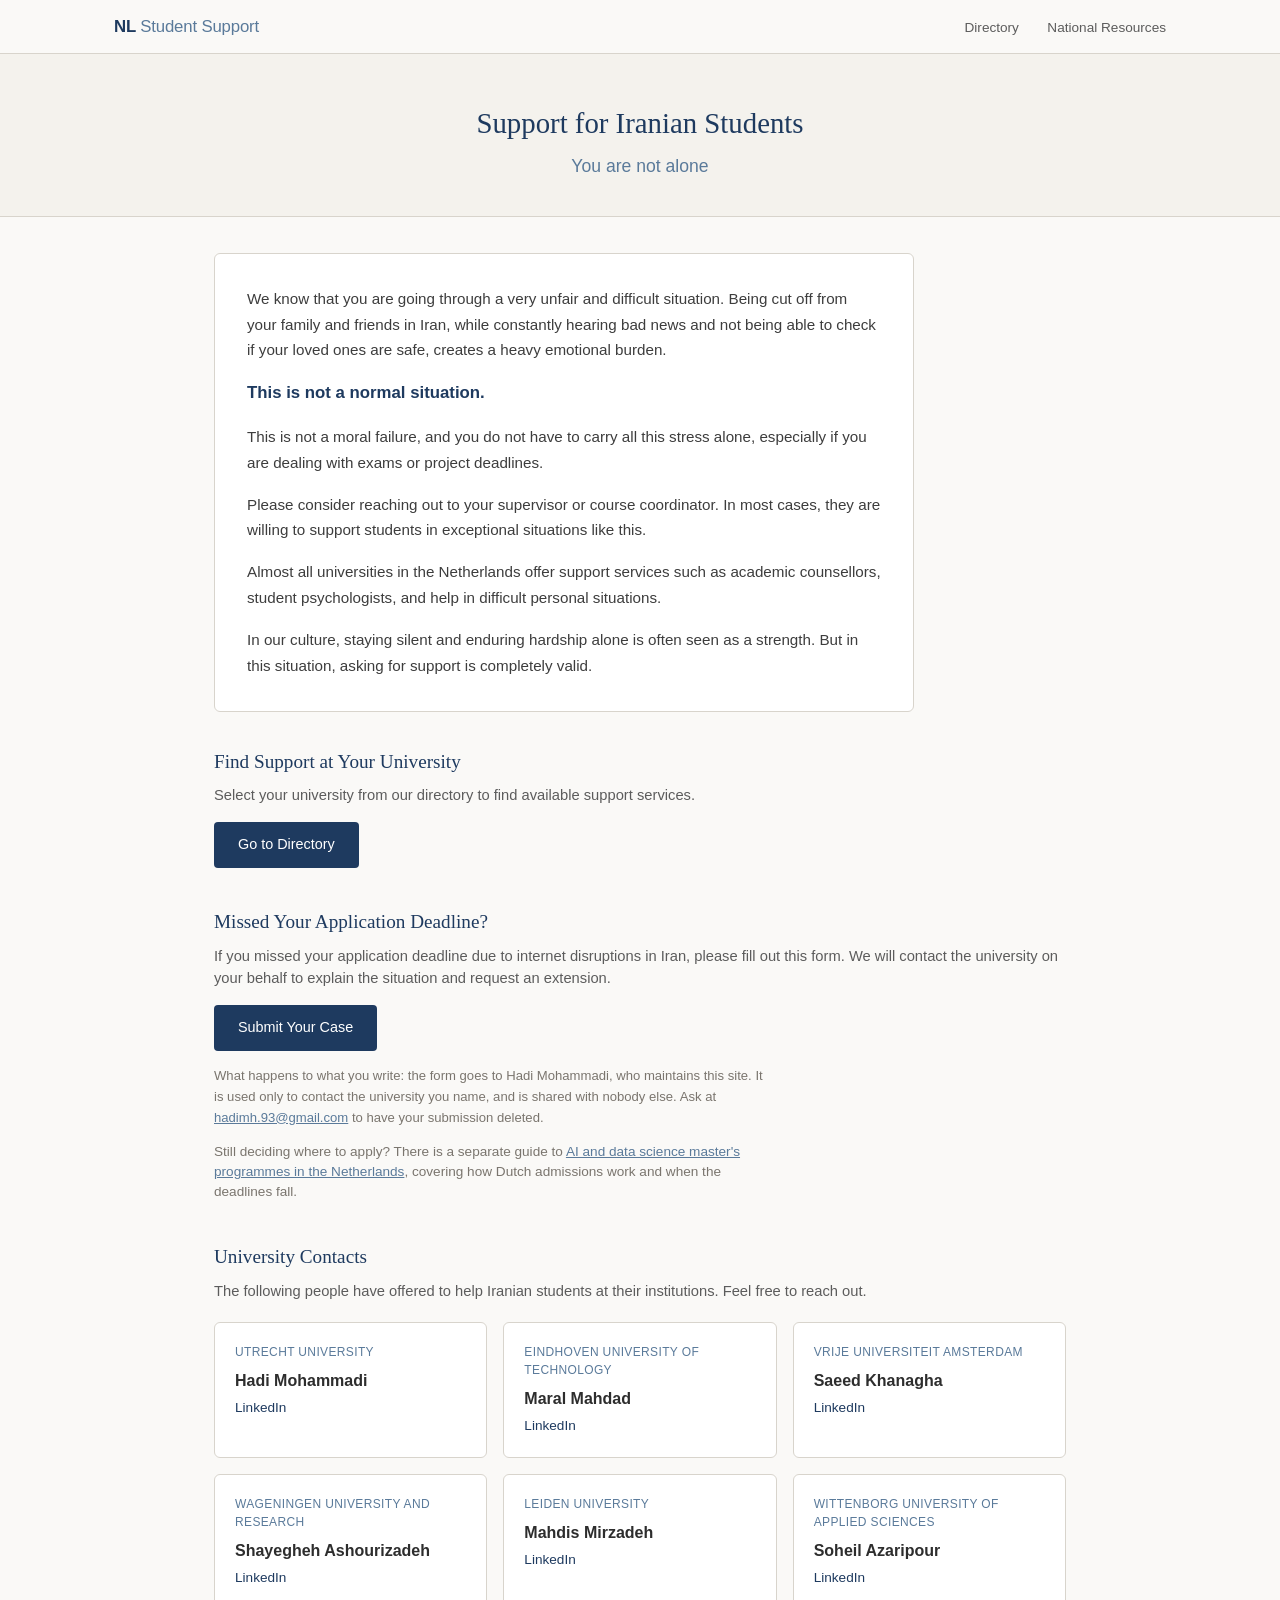
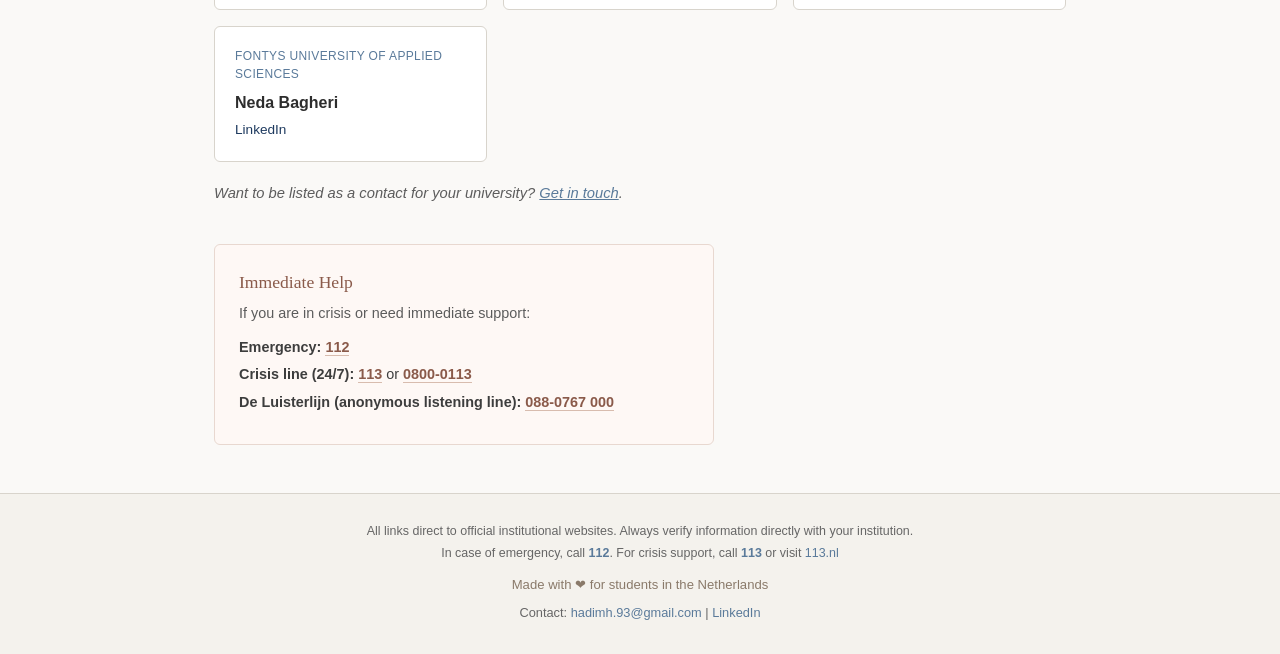
==== commit e86cf909: "Say what happens to a deadline-support submission, and point applicants at the master's guide" ====
--- a/iran-support/index.html
+++ b/iran-support/index.html
@@ -5,6 +5,22 @@
   <meta name="viewport" content="width=device-width, initial-scale=1.0">
   <meta name="description" content="Support resources for Iranian students in the Netherlands. You are not alone.">
   <title>Support for Iranian Students - NL Student Support</title>
+  <link rel="canonical" href="https://nlstudentsupport.github.io/iran-support/">
+  <meta name="author" content="Hadi Mohammadi">
+  <meta name="theme-color" content="#1e3a5f">
+  <meta property="og:title" content="Support for Iranian Students — you are not alone">
+  <meta property="og:description" content="University contacts, help with a missed application deadline, and where to go for immediate support in the Netherlands.">
+  <meta property="og:url" content="https://nlstudentsupport.github.io/iran-support/">
+  <meta property="og:type" content="article">
+  <meta property="og:site_name" content="NL Student Support">
+  <meta property="og:locale" content="en_GB">
+  <meta property="og:image" content="https://nlstudentsupport.github.io/iran-support/social-card.png">
+  <meta property="og:image:alt" content="Support for Iranian Students — you are not alone">
+  <meta name="twitter:card" content="summary_large_image">
+  <meta name="twitter:title" content="Support for Iranian Students — you are not alone">
+  <meta name="twitter:description" content="University contacts, help with a missed application deadline, and where to go for immediate support in the Netherlands.">
+  <meta name="twitter:image" content="https://nlstudentsupport.github.io/iran-support/social-card.png">
+  <link rel="icon" href="/favicon.svg" type="image/svg+xml">
   <link rel="stylesheet" href="../css/style.css">
 </head>
 <body>
@@ -52,6 +68,8 @@
           <h2>Missed Your Application Deadline?</h2>
           <p>If you missed your application deadline due to internet disruptions in Iran, please fill out this form. We will contact the university on your behalf to explain the situation and request an extension.</p>
           <a href="https://forms.gle/Kxruz1nnSb6BshN38" target="_blank" rel="noopener noreferrer" class="action-button">Submit Your Case</a>
+          <p class="form-privacy">What happens to what you write: the form goes to Hadi Mohammadi, who maintains this site. It is used only to contact the university you name, and is shared with nobody else. Ask at <a href="mailto:hadimh.93@gmail.com">hadimh.93@gmail.com</a> to have your submission deleted.</p>
+          <p class="aside-note">Still deciding where to apply? There is a separate guide to <a href="https://mohammadi.cv/guides/#ai-masters-netherlands" target="_blank" rel="noopener noreferrer">AI and data science master's programmes in the Netherlands</a>, covering how Dutch admissions work and when the deadlines fall.</p>
         </div>
 
         <div class="contacts-section">
--- a/css/style.css
+++ b/css/style.css
@@ -242,6 +242,18 @@
 .results-count {
   font-size: 0.82rem;
   color: #777;
+}
+
+.verified-note {
+  font-size: 0.78rem;
+  color: #8a8580;
+  margin: -6px 0 18px;
+}
+
+.services-verified {
+  font-size: 0.75rem;
+  color: #8a8580;
+  margin-top: 4px;
 }
 
 /* Directory Layout */
@@ -1096,6 +1108,28 @@
   text-decoration: underline;
 }
 
+/* Both of these sit inside .action-section, whose own `p` rule is more
+   specific than a bare class, so they are scoped to win. */
+.action-section .form-privacy {
+  margin: 14px 0 0;
+  max-width: 560px;
+  font-size: 0.82rem;
+  color: #7a756e;
+  line-height: 1.6;
+}
+
+.action-section .aside-note {
+  margin: 14px 0 0;
+  max-width: 560px;
+  font-size: 0.85rem;
+  color: #7a756e;
+}
+
+.action-section .form-privacy a,
+.action-section .aside-note a {
+  color: #5a7a9a;
+}
+
 .contacts-note {
   font-size: 0.85rem;
   color: #888;
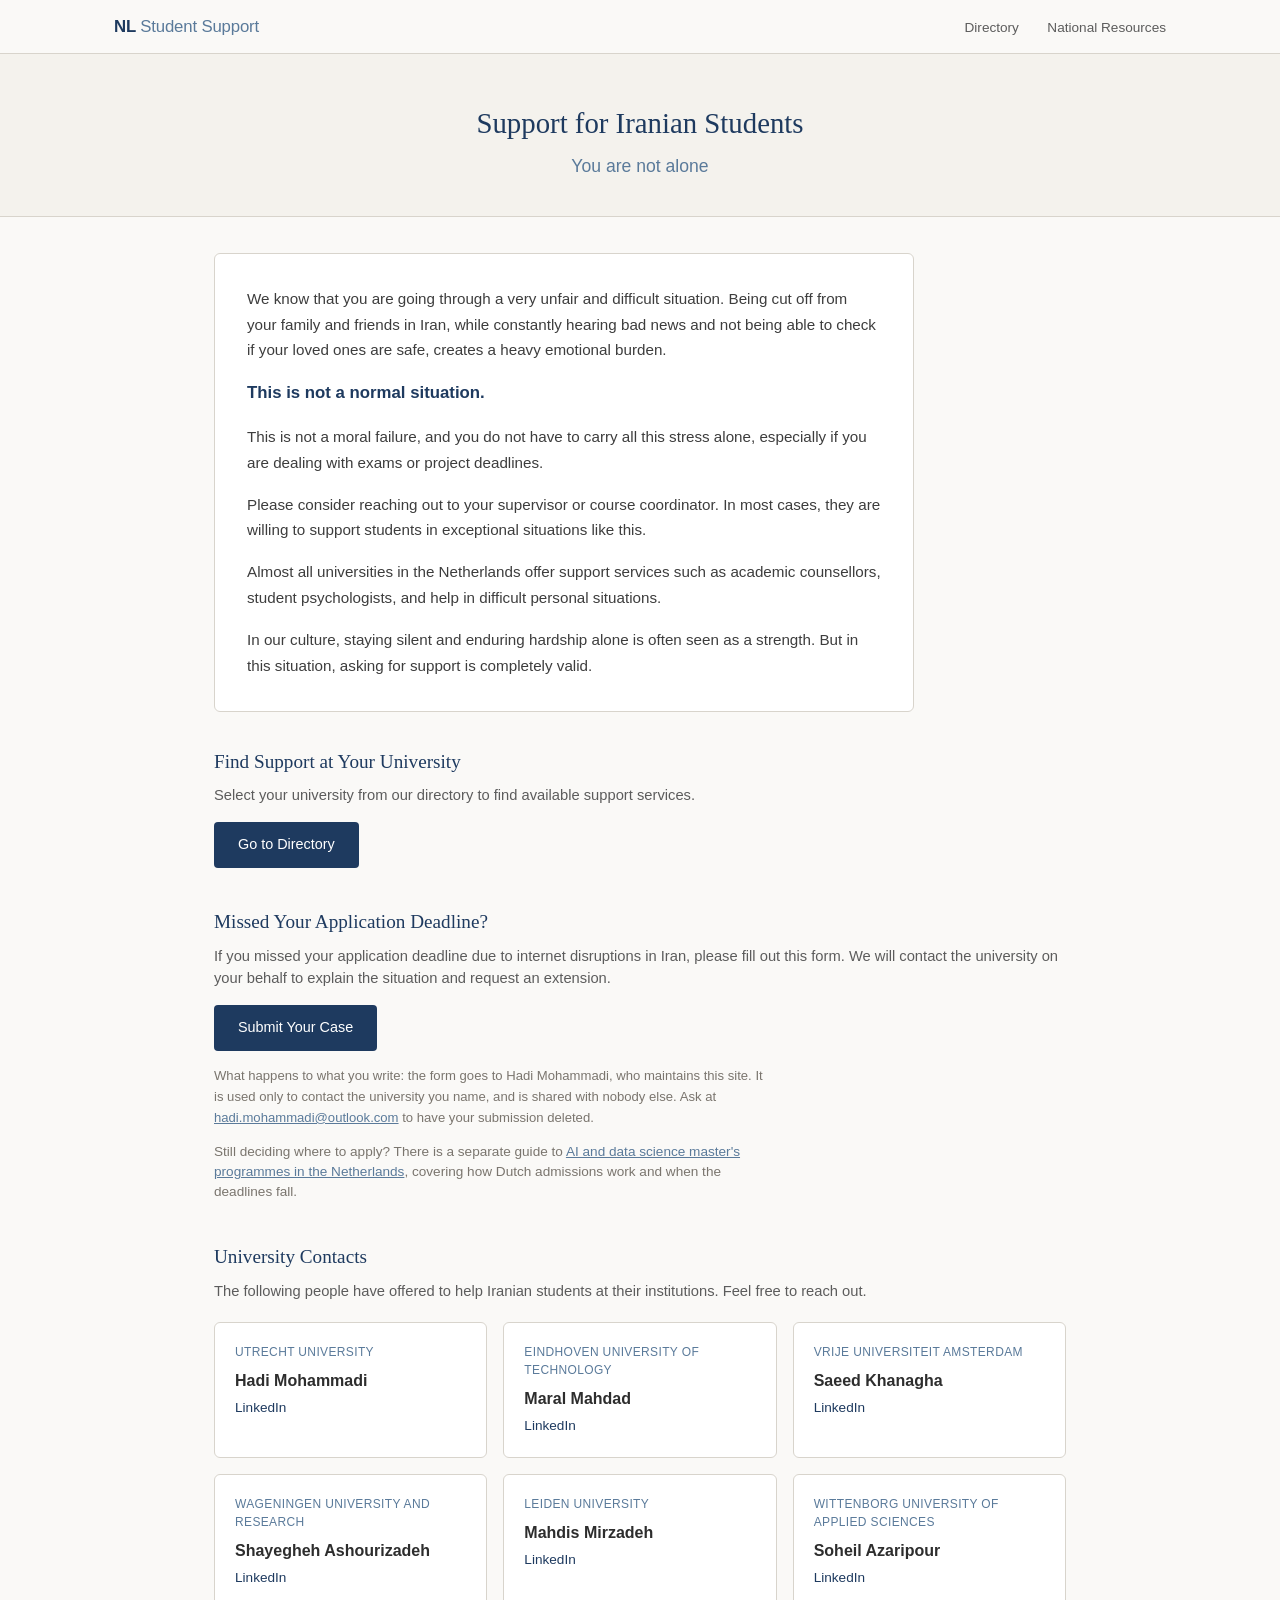
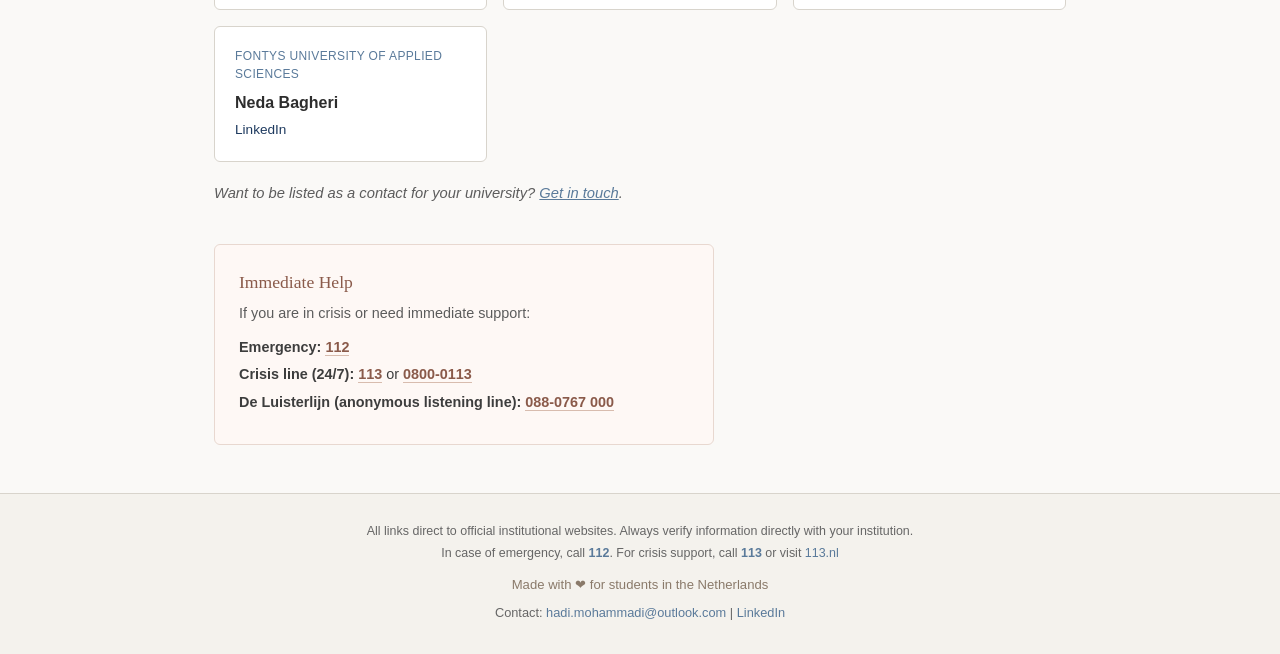
==== commit 93ad2a88: "Use the public contact address in the site footer" ====
--- a/iran-support/index.html
+++ b/iran-support/index.html
@@ -68,7 +68,7 @@
           <h2>Missed Your Application Deadline?</h2>
           <p>If you missed your application deadline due to internet disruptions in Iran, please fill out this form. We will contact the university on your behalf to explain the situation and request an extension.</p>
           <a href="https://forms.gle/Kxruz1nnSb6BshN38" target="_blank" rel="noopener noreferrer" class="action-button">Submit Your Case</a>
-          <p class="form-privacy">What happens to what you write: the form goes to Hadi Mohammadi, who maintains this site. It is used only to contact the university you name, and is shared with nobody else. Ask at <a href="mailto:hadimh.93@gmail.com">hadimh.93@gmail.com</a> to have your submission deleted.</p>
+          <p class="form-privacy">What happens to what you write: the form goes to Hadi Mohammadi, who maintains this site. It is used only to contact the university you name, and is shared with nobody else. Ask at <a href="mailto:hadi.mohammadi@outlook.com">hadi.mohammadi@outlook.com</a> to have your submission deleted.</p>
           <p class="aside-note">Still deciding where to apply? There is a separate guide to <a href="https://mohammadi.cv/guides/#ai-masters-netherlands" target="_blank" rel="noopener noreferrer">AI and data science master's programmes in the Netherlands</a>, covering how Dutch admissions work and when the deadlines fall.</p>
         </div>
 
@@ -158,7 +158,7 @@
       <p>All links direct to official institutional websites. Always verify information directly with your institution.</p>
       <p>In case of emergency, call <strong><a href="tel:112">112</a></strong>. For crisis support, call <strong><a href="tel:113">113</a></strong> or visit <a href="https://www.113.nl" target="_blank" rel="noopener noreferrer">113.nl</a></p>
       <p class="footer-heart">Made with &#10084; for students in the Netherlands</p>
-      <p class="footer-contact">Contact: <a href="mailto:hadimh.93@gmail.com">hadimh.93@gmail.com</a> | <a href="https://www.linkedin.com/in/mohammadi-hadi/" target="_blank" rel="noopener noreferrer">LinkedIn</a></p>
+      <p class="footer-contact">Contact: <a href="mailto:hadi.mohammadi@outlook.com">hadi.mohammadi@outlook.com</a> | <a href="https://www.linkedin.com/in/mohammadi-hadi/" target="_blank" rel="noopener noreferrer">LinkedIn</a></p>
     </div>
   </footer>
 </body>
